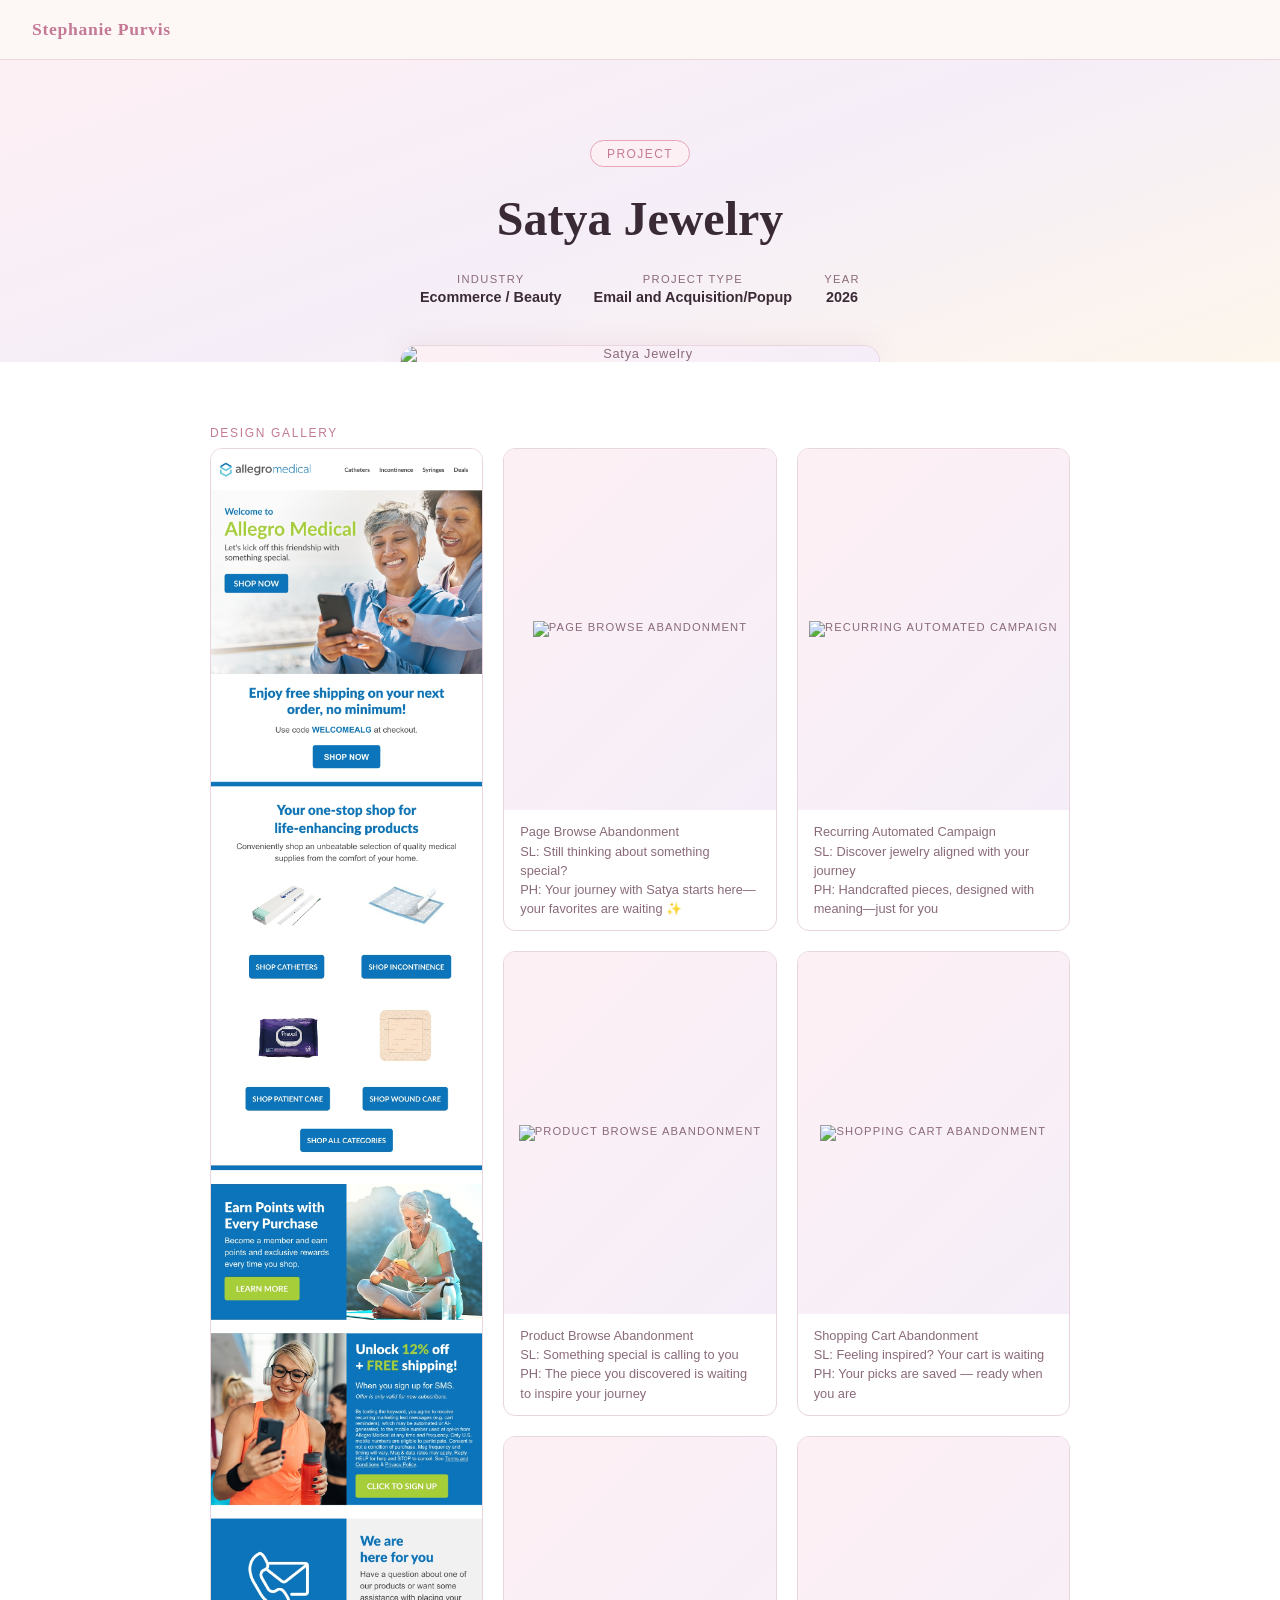
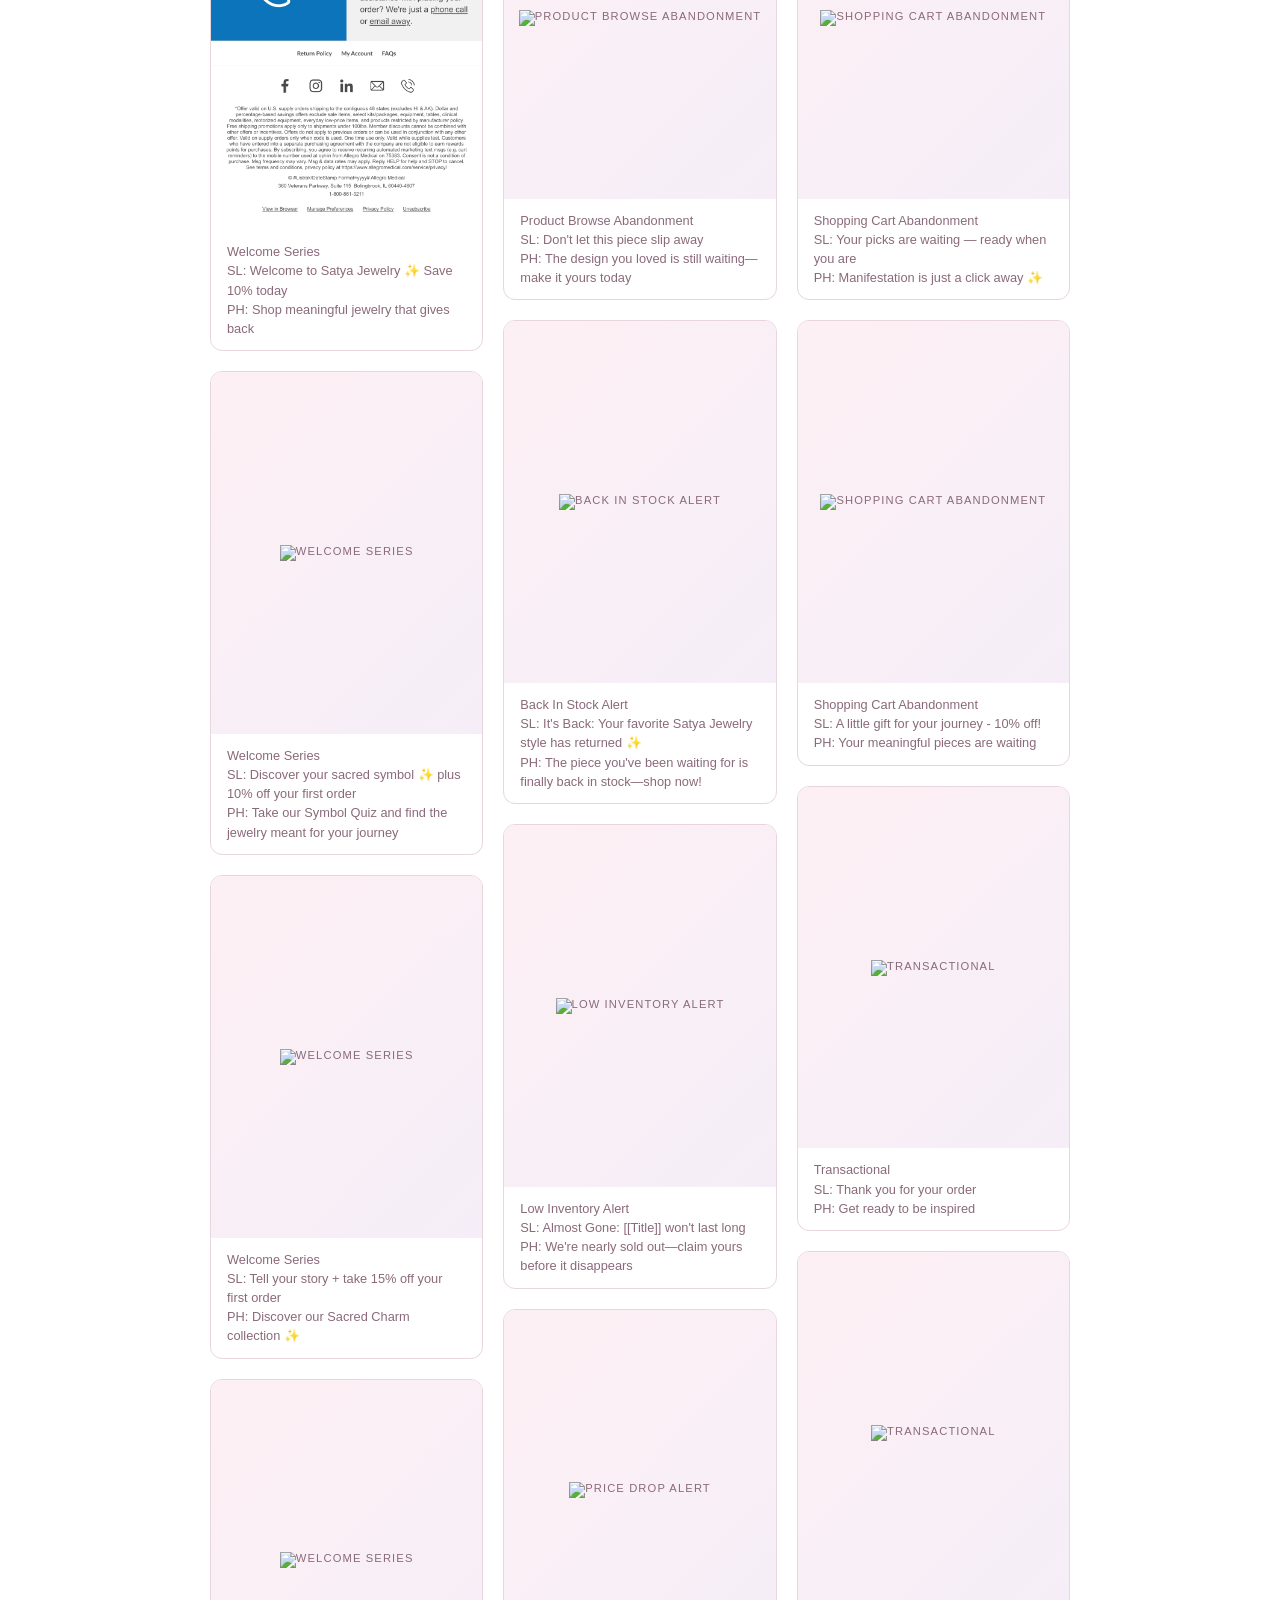
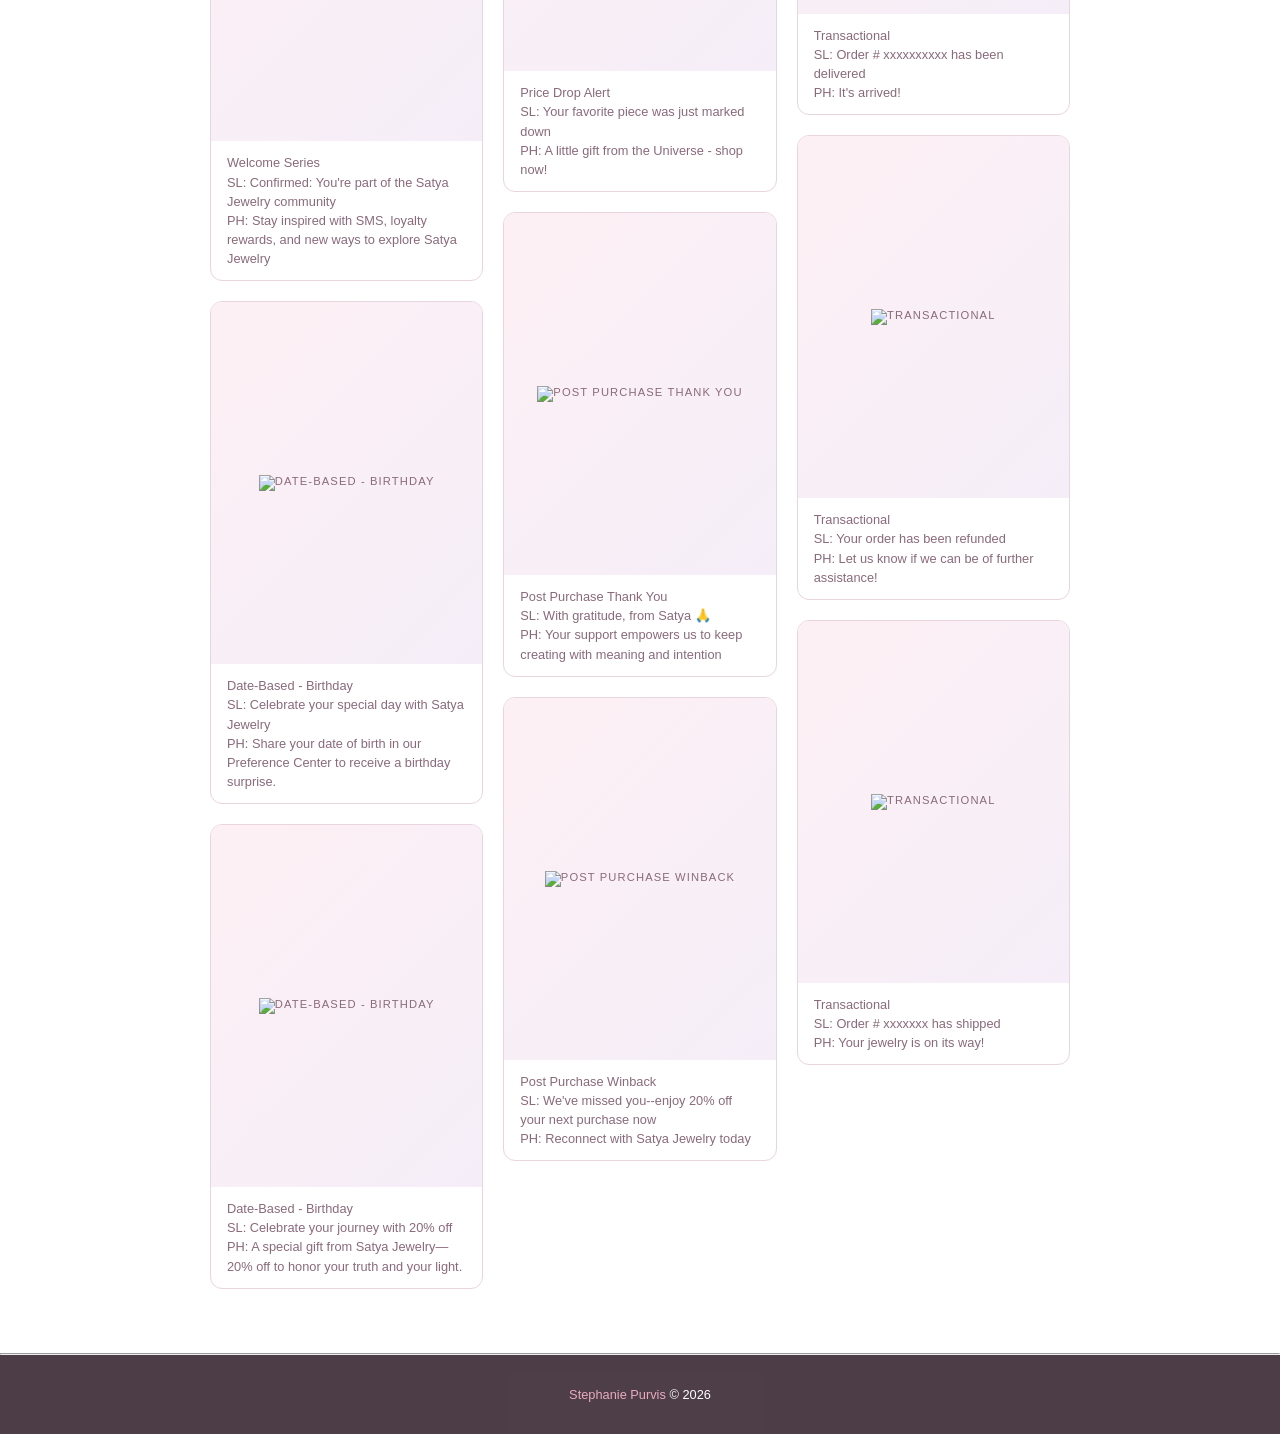
==== projects/allegro/index.html @ a11944e3 "initial edited code and structure" ====
<!DOCTYPE html>
<html lang="en">

<head>

    <meta charset="UTF-8">
    <meta name="viewport" content="width=device-width, initial-scale=1.0">

    <title>Portfolio - Client: Satya Jewelry - Stephanie Purvis</title>

    <link rel="stylesheet" href="../../css/main.css">

</head>

<body>

<nav>
    <div class="nav-logo"><a href="../../index.html">Stephanie Purvis</a></div>
    <div class="nav-links"></div>
</nav>

<!-- HERO -->
<div class="hero hero-project">
  <div class="hero-badge">Project</div>
  <h1>Satya Jewelry</h1>
  <!-- <p class="hero-tagline">A suite of email lifecycle campaigns designed by myself and 1 other team member. </p> -->
  <div class="hero-meta">
    <!-- <div class="hero-meta-item"><div class="label">Client</div><div class="value">Satya Jewelry</div></div> -->
    <div class="hero-meta-item"><div class="label">Industry</div><div class="value">Ecommerce / Beauty</div></div>
    <div class="hero-meta-item"><div class="label">Project Type</div><div class="value">Email and Acquisition/Popup</div></div>
    <div class="hero-meta-item"><div class="label">Year</div><div class="value">2026</div></div>
  </div>
  <div class="hero-img-wrap">
    <div class="hero-img">
      <img src="images/satya-hero.jpg" alt="Satya Jewelry">
    </div>
  </div>
</div>

<!-- METRICS -->
<!-- <section id="metrics">
  <div class="inner">
    <div class="section-label">Results at a Glance</div>
    <h2 class="section-title">The Numbers</h2>
    <div class="metrics-grid">
      <div class="metric-card">
        <div class="metric-value">42%</div>
        <div class="metric-label">Open Rate</div>
        <div class="metric-delta">↑ 18% above benchmark</div>
      </div>
      <div class="metric-card">
        <div class="metric-value">8.3%</div>
        <div class="metric-label">Click-Through Rate</div>
        <div class="metric-delta">↑ 3x industry average</div>
      </div>
      <div class="metric-card">
        <div class="metric-value">$24K</div>
        <div class="metric-label">Revenue Generated</div>
        <div class="metric-delta">↑ 210% ROI</div>
      </div>
    </div>
  </div>
</section> -->

<!-- <hr class="divider"> -->

<!-- CHALLENGE -->
<!-- <section id="challenge">
  <div class="inner">
    <div class="two-col">
      <div>
        <div class="accent-bar"></div>
        <div class="section-label">The Challenge</div>
        <h2 class="section-title">What We Set Out to Solve</h2>
      </div>
      <div class="body-text">
        <p>Describe the problem or opportunity here. What was the client struggling with? What goals did they need to achieve? What constraints did you work within?</p>
        <p>This is a great place to set the stage — talk about their audience, their existing email program (if any), and what success needed to look like for them.</p>
      </div>
    </div>
  </div>
</section> -->

<!-- <hr class="divider"> -->

<!-- APPROACH -->
<!-- <section id="approach">
  <div class="inner">
    <div class="two-col">
      <div>
        <div class="accent-bar"></div>
        <div class="section-label">The Approach</div>
        <h2 class="section-title">Strategy & Design Process</h2>
      </div>
      <div class="body-text">
        <p>Walk through your design thinking here. How did you approach the brief? What decisions did you make around layout, copy, color, and structure — and why?</p>
        <p>Mention any tools you used (Figma, Klaviyo, etc.), how many variations you tested, and how you iterated based on feedback or data.</p>
      </div>
    </div>
  </div>
</section>

<hr class="divider"> -->

<!-- GALLERY -->
<section id="gallery">
  <div class="inner">
    <div class="section-label">Design Gallery</div>
    <!-- <h2 class="section-title">The Emails</h2>
    <p class="gallery-intro">A full look at the email designs created for this project. Replace the placeholders below with your actual design images.</p> -->
    <div class="gallery-grid" id="gallery-grid"></div>
  </div>
</section>

<hr class="divider">

<!-- RESULTS -->
<!-- <section id="results">
  <div class="results-inner">
    <div class="section-label">Outcomes</div>
    <h2 class="section-title">Results & Takeaways</h2>
    <div class="results-list">
      <div class="result-item"><div class="result-dot"></div><div class="result-text"><strong>Higher engagement across the board.</strong> Replace this with a specific result from the campaign — open rates, clicks, conversions, or revenue.</div></div>
      <div class="result-item"><div class="result-dot"></div><div class="result-text"><strong>Improved brand consistency.</strong> Describe how the design work elevated the client's visual identity or helped them show up more cohesively in the inbox.</div></div>
      <div class="result-item"><div class="result-dot"></div><div class="result-text"><strong>A scalable email system.</strong> Talk about any templates, frameworks, or repeatable systems you built that the client can continue to use.</div></div>
      <div class="result-item"><div class="result-dot"></div><div class="result-text"><strong>Key learning.</strong> Share a takeaway or insight from this project — something you'd apply again or something that surprised you.</div></div>
    </div>
  </div>
</section> -->

<!-- NEXT PROJECT NAV -->
<!-- <section id="nav-footer">
  <div class="nav-footer-inner">
    <a href="index.html" class="btn btn-outline">&#8592; Back to Portfolio</a>
    <div class="next-project">
      <div class="lbl">Next Project</div>
      <div class="title">Project Name Here &rarr;</div>
    </div>
  </div>
</section> -->

<!-- LIGHTBOX -->
<div class="lightbox" id="lightbox">
  <div class="lightbox-inner">
    <button class="lightbox-close" onclick="closeLightbox()">✕</button>
    <button class="lightbox-prev" onclick="shiftLightbox(-1)">&#8592;</button>
    <button class="lightbox-next" onclick="shiftLightbox(1)">&#8594;</button>
    <!-- <div class="lightbox-img-wrap" id="lb-wrap" onclick="toggleZoom()"> -->
    <div class="lightbox-img-wrap" id="lb-wrap">
      <img class="lightbox-img" id="lb-img" src="" alt="">
    </div>
    <div class="lightbox-caption" id="lb-caption"></div>
    <!-- <div class="zoom-hint" id="lb-hint">Click image to zoom in</div> -->
  </div>
</div>

<footer>
  <p><span>Stephanie Purvis</span> &copy; 2026</p>
</footer>

<script>
const slots=[
  {title:"Welcome Series", image:"images/welcome1.jpg", sl:"Welcome to Satya Jewelry ✨ Save 10% today", ph:"Shop meaningful jewelry that gives back"},
  {title:"Welcome Series", image:"images/welcome2.jpg", sl:"Discover your sacred symbol ✨ plus 10% off your first order", ph:"Take our Symbol Quiz and find the jewelry meant for your journey"},
  {title:"Welcome Series", image:"images/welcome3.jpg", sl:"Tell your story + take 15% off your first order", ph:"Discover our Sacred Charm collection ✨"},
  {title:"Welcome Series", image:"images/welcome-existing.jpg", sl:"Confirmed: You're part of the Satya Jewelry community", ph:"Stay inspired with SMS, loyalty rewards, and new ways to explore Satya Jewelry"},
  {title:"Date-Based - Birthday", image:"images/date1.jpg", sl:"Celebrate your special day with Satya Jewelry", ph:"Share your date of birth in our Preference Center to receive a birthday surprise."},
  {title:"Date-Based - Birthday", image:"images/date2.jpg", sl:"Celebrate your journey with 20% off", ph:"A special gift from Satya Jewelry—20% off to honor your truth and your light."},
  {title:"Page Browse Abandonment", image:"images/ba-page.jpg", sl:"Still thinking about something special?", ph:"Your journey with Satya starts here—your favorites are waiting ✨"},
  {title:"Product Browse Abandonment", image:"images/ba-prod1.jpg", sl:"Something special is calling to you", ph:"The piece you discovered is waiting to inspire your journey"},
  {title:"Product Browse Abandonment", image:"images/ba-prod2.jpg", sl:"Don't let this piece slip away", ph:"The design you loved is still waiting—make it yours today"},
  {title:"Back In Stock Alert", image:"images/bis.jpg", sl:" It's Back: Your favorite Satya Jewelry style has returned ✨", ph:"The piece you've been waiting for is finally back in stock—shop now!"},
  {title:"Low Inventory Alert", image:"images/li-alert.jpg", sl:"Almost Gone: [[Title]] won't last long", ph:"We're nearly sold out—claim yours before it disappears"},
  {title:"Price Drop Alert", image:"images/pd-alert.jpg", sl:"Your favorite piece was just marked down", ph:"A little gift from the Universe - shop now!"},
  {title:"Post Purchase Thank You", image:"images/pps-thank-you.jpg", sl:"With gratitude, from Satya 🙏", ph:" Your support empowers us to keep creating with meaning and intention"},
  {title:"Post Purchase Winback", image:"images/pps-winback.jpg", sl:"We've missed you--enjoy 20% off your next purchase now", ph:"Reconnect with Satya Jewelry today"},
  {title:"Recurring Automated Campaign", image:"images/rac.jpg", sl:"Discover jewelry aligned with your journey", ph:"Handcrafted pieces, designed with meaning—just for you"},
  {title:"Shopping Cart Abandonment", image:"images/sca1.jpg", sl:"Feeling inspired? Your cart is waiting", ph:"Your picks are saved — ready when you are"},
  {title:"Shopping Cart Abandonment", image:"images/sca2.jpg", sl:"Your picks are waiting — ready when you are", ph:"Manifestation is just a click away ✨"},
  {title:"Shopping Cart Abandonment", image:"images/sca3.jpg", sl:"A little gift for your journey - 10% off!", ph:"Your meaningful pieces are waiting"},
  {title:"Transactional", image:"images/tran-order-confirmed.jpg", sl:"Thank you for your order", ph:"Get ready to be inspired"},
  {title:"Transactional", image:"images/tran-order-delivered.jpg", sl:"Order # xxxxxxxxxx has been delivered", ph:"It's arrived!"},
  {title:"Transactional", image:"images/tran-order-refunded.jpg", sl:"Your order has been refunded", ph:"Let us know if we can be of further assistance!"},
  {title:"Transactional", image:"images/tran-shipping-confirm.jpg", sl:"Order # xxxxxxx has shipped", ph:"Your jewelry is on its way!"}
];

const images=[]; // populated as cards are built
const grid=document.getElementById('gallery-grid');
slots.forEach((lbl,i)=>{
  const card=document.createElement('div');
  card.className='g-card';
  card.innerHTML=`
    <div class="g-placeholder">
    
      <div class="lbl"><img src="${lbl.image}" alt="${lbl.title}"></div>
    </div>
    <div class="g-overlay">
      <div class="g-overlay-title">${lbl.title}</div>
    </div>
    <div class="g-caption">
        ${lbl.title}<br>
        SL: ${lbl.sl}<br>
        PH: ${lbl.ph}
    </div>`;
  card.addEventListener('click',()=>openLightbox(i));
  images.push({src:lbl.image,caption:lbl.title});
  grid.appendChild(card);
});


let current=0;

function openLightbox(i){
  current=i;
  updateLightbox();
  document.getElementById('lightbox').classList.add('active');
  document.body.style.overflow='hidden';
}

function closeLightbox(){
  document.getElementById('lightbox').classList.remove('active');
  document.body.style.overflow='';
  resetZoom();
}

function shiftLightbox(dir){
  current=(current+dir+images.length)%images.length;
  updateLightbox();
  resetZoom();
}

function updateLightbox(){
  const img=document.getElementById('lb-img');
  const cap=document.getElementById('lb-caption');
  const d=images[current];
  img.src=d.src||'';
  img.style.display=d.src?'block':'none';
  cap.textContent=`${String(current+1).padStart(2,'0')} / ${String(images.length).padStart(2,'0')} — ${d.caption}`;
}

function toggleZoom(){
  const wrap=document.getElementById('lb-wrap');
  const img=document.getElementById('lb-img');
  const hint=document.getElementById('lb-hint');
  const zoomed=img.classList.toggle('zoomed');
  wrap.classList.toggle('zoomed',zoomed);
  hint.textContent=zoomed?'Click image to zoom out':'Click image to zoom in';
}

function resetZoom(){
  const img=document.getElementById('lb-img');
  const wrap=document.getElementById('lb-wrap');
  img.classList.remove('zoomed');
  wrap.classList.remove('zoomed');
  document.getElementById('lb-hint').textContent='Click image to zoom in';
}

// Close on backdrop click
document.getElementById('lightbox').addEventListener('click',function(e){
  if(e.target===this) closeLightbox();
});

// Keyboard navigation
document.addEventListener('keydown',function(e){
  if(!document.getElementById('lightbox').classList.contains('active')) return;
  if(e.key==='ArrowRight') shiftLightbox(1);
  if(e.key==='ArrowLeft') shiftLightbox(-1);
  if(e.key==='Escape') closeLightbox();
});

</script>
</body>
</html>
---- css/main.css ----
*{margin:0;padding:0;box-sizing:border-box}
  :root{
    --rose:#e8a4b8;--rose-light:#fdf0f4;--rose-dark:#c47a96;
    --mauve:#b088a8;--mauve-light:#f5eef8;
    --gold:#c9a96e;--gold-light:#fdf6ec;
    --cream:#fdf8f5;--text:#3a2a35;--text-muted:#8a6a7a;
    --border:#e8d5de;--white:#fff;
  }
  body{font-family:'Georgia',serif;background:var(--cream);color:var(--text);scroll-behavior:smooth}
  a{text-decoration:none;color:inherit}

  /* NAV */
  nav{position:sticky;top:0;z-index:100;background:rgba(253,248,245,0.95);backdrop-filter:blur(8px);border-bottom:1px solid var(--border);padding:0 2rem;display:flex;align-items:center;justify-content:space-between;height:60px}
  .nav-logo{font-size:1.1rem;font-weight:700;color:var(--rose-dark);letter-spacing:.04em}
  .nav-links{display:flex;gap:2rem}
  .nav-links a{font-family:'Arial',sans-serif;font-size:.85rem;color:var(--text-muted);letter-spacing:.08em;text-transform:uppercase;transition:color .2s}
  .nav-links a:hover{color:var(--rose-dark)}

  /* HERO */
  .hero{text-align:center;padding:5rem 2rem 4rem;background:linear-gradient(160deg,var(--rose-light) 0%,var(--mauve-light) 50%,var(--gold-light) 100%)}
  .hero-badge{display:inline-block;background:var(--rose-light);border:1px solid var(--rose);color:var(--rose-dark);font-family:'Arial',sans-serif;font-size:.75rem;letter-spacing:.12em;text-transform:uppercase;padding:.35rem 1rem;border-radius:2rem;margin-bottom:1.5rem}
  .hero h1{font-size:3rem;font-weight:700;color:var(--text);line-height:1.15;margin-bottom:.75rem}
  .hero h1 span{color:var(--rose-dark)}
  .hero p{font-size:1.1rem;color:var(--text-muted);max-width:480px;margin:0 auto 2rem;line-height:1.7;font-family:'Arial',sans-serif}
  .hero-btns{display:flex;gap:1rem;justify-content:center;flex-wrap:wrap}
  .btn{font-family:'Arial',sans-serif;font-size:.85rem;font-weight:600;letter-spacing:.06em;padding:.7rem 1.6rem;border-radius:2rem;cursor:pointer;transition:all .2s;border:none;display:inline-flex;align-items:center;gap:.5rem}
  .btn-primary{background:var(--rose-dark);color:#fff}
  .btn-primary:hover{background:var(--mauve);transform:translateY(-1px)}
  .btn-outline{background:transparent;color:var(--rose-dark);border:1.5px solid var(--rose-dark)}
  .btn-outline:hover{background:var(--rose-light);transform:translateY(-1px)}
  .hero-decoration{margin-top:3rem;display:flex;justify-content:center;gap:.5rem}
  .hero-tagline{font-family:'Arial',sans-serif;font-size:1rem;color:var(--text-muted);max-width:520px;margin:0 auto 2rem;line-height:1.7}
  .hero-meta{display:flex;justify-content:center;gap:2rem;flex-wrap:wrap;margin-bottom:2.5rem; padding-top: 15px;}
  .hero-meta-item{text-align:center}
  .hero-meta-item .label{font-family:'Arial',sans-serif;font-size:.7rem;letter-spacing:.12em;text-transform:uppercase;color:var(--text-muted);margin-bottom:.2rem}
  .hero-meta-item .value{font-family:'Arial',sans-serif;font-size:.9rem;font-weight:600;color:var(--text)}
  .hero-img-wrap{max-width:480px;margin:0 auto;border-radius:16px 16px 0 0;overflow:hidden;border:1px solid var(--border);border-bottom:none;box-shadow:0 -4px 24px rgba(180,120,150,.12)}
  .hero-img-wrap img{width:100%;display:block}
  .hero-img{max-width:500px;height:auto;background:linear-gradient(135deg,var(--rose-light),var(--mauve-light));display:flex;flex-direction:column;align-items:center;justify-content:center;gap:.75rem}
  .hero-img{font-family:'Arial',sans-serif;font-size:.8rem;color:var(--text-muted);letter-spacing:.06em}
  .hero-project{margin-bottom: 0; padding-bottom: 0;}


  /* SECTION */
  section{padding:4rem 2rem}
  .section-label{font-family:'Arial',sans-serif;font-size:.75rem;letter-spacing:.14em;text-transform:uppercase;color:var(--rose-dark);margin-bottom:.5rem}
  .section-title{font-size:2rem;font-weight:700;color:var(--text);margin-bottom:.5rem}
  .section-sub{font-family:'Arial',sans-serif;font-size:.95rem;color:var(--text-muted);margin-bottom:2.5rem;line-height:1.6}
  .section-header{text-align:center}
  .inner{max-width:860px;margin:0 auto}

  /* PORTFOLIO GRID */
#portfolio{background:#fff}
  .portfolio-grid{columns:3;column-gap:1.25rem;max-width:1100px;margin:0 auto}
  .card{background:var(--white);border:1px solid var(--border);border-radius:12px;overflow:hidden;cursor:pointer;transition:transform .2s,box-shadow .2s;position:relative;break-inside:avoid;margin-bottom:1.25rem}
  .card:hover{transform:translateY(-4px);box-shadow:0 12px 32px rgba(180,120,150,.13)}
  .card-img{width:100%;object-fit:cover;display:block;position:relative;overflow:hidden}
  .card-overlay{position:absolute;inset:0;background:rgba(196,122,150,.88);display:flex;flex-direction:column;align-items:center;justify-content:center;opacity:0;transition:opacity .2s;padding:1.5rem;text-align:center}
  .card:hover .card-overlay{opacity:1}
  .overlay-label{font-family:'Arial',sans-serif;font-size:.7rem;letter-spacing:.12em;text-transform:uppercase;color:rgba(255,255,255,.8);margin-bottom:.4rem}
  .overlay-title{font-size:1.1rem;font-weight:700;color:#fff;margin-bottom:.75rem}
  .overlay-btn{font-family:'Arial',sans-serif;font-size:.75rem;font-weight:600;letter-spacing:.06em;padding:.4rem 1.1rem;background:#fff;color:var(--rose-dark);border-radius:2rem}
  .card-info{padding:.9rem 1rem}
  .card-tag{font-family:'Arial',sans-serif;font-size:.68rem;letter-spacing:.1em;text-transform:uppercase;color:var(--rose-dark);margin-bottom:.2rem}
  .card-title{font-size:.95rem;font-weight:600;color:var(--text)}

  .img-grid{max-width:1100px;margin:0 auto; columns: 3;}
  .img-grid img{
    width: 100%;
    height: auto;
  }

  /* MOCK EMAIL DESIGNS */
  .mock{width:100%;height:100%;display:flex;flex-direction:column}
  .mock-header{padding:.6rem .8rem;display:flex;align-items:center;gap:.4rem}
  .mock-logo{width:18px;height:18px;border-radius:3px}
  .mock-brand{font-family:'Arial',sans-serif;font-size:.65rem;font-weight:700;letter-spacing:.06em}
  .mock-hero-img{flex:1;display:flex;align-items:center;justify-content:center;font-size:1.4rem;letter-spacing:.02em;padding:1rem;font-style:italic;font-family:Georgia,serif}
  .mock-body{padding:.6rem .8rem;display:flex;flex-direction:column;gap:.3rem}
  .mock-h{height:6px;border-radius:3px;width:80%}
  .mock-p{height:4px;border-radius:2px}
  .mock-btn-row{margin-top:.3rem}
  .mock-btn{height:14px;border-radius:7px;width:50%}
  .mock-footer{height:20px;margin-top:auto}

  /* ABOUT */
  #about{background:var(--rose-light)}
  .about-inner{max-width:800px;margin:0 auto;display:grid;grid-template-columns:200px 1fr;gap:3rem;align-items:center}
  .about-avatar{width:160px;height:160px;border-radius:50%;background:url('../images/pfp.jpg'); background-size: contain; display:flex;align-items:center;justify-content:center;font-size:3.5rem;margin:0 auto;border:4px solid #fff;box-shadow:0 4px 20px rgba(180,120,150,.2)}
  .about-text .section-label{text-align:left}
  .about-text .section-title{text-align:left;font-size:1.6rem}
  .about-bio{font-family:'Arial',sans-serif;font-size:.95rem;color:var(--text-muted);line-height:1.8;margin-bottom:1.25rem}
  .skills{display:flex;flex-wrap:wrap;gap:.5rem}
  .skill-tag{font-family:'Arial',sans-serif;font-size:.75rem;letter-spacing:.06em;padding:.3rem .85rem;background:#fff;border:1px solid var(--rose);color:var(--rose-dark);border-radius:2rem}

  /* CONTACT */
  #contact{background:#fff}
  .contact-inner{max-width:560px;margin:0 auto}
  .contact-inner .section-header{margin-bottom:2rem}
  .form-group{margin-bottom:1.1rem}
  .form-group label{display:block;font-family:'Arial',sans-serif;font-size:.78rem;letter-spacing:.08em;text-transform:uppercase;color:var(--text-muted);margin-bottom:.4rem}
  .form-group input,.form-group textarea{width:100%;padding:.7rem 1rem;border:1.5px solid var(--border);border-radius:8px;font-family:'Arial',sans-serif;font-size:.9rem;color:var(--text);background:var(--cream);transition:border .2s;outline:none;resize:vertical}
  .form-group input:focus,.form-group textarea:focus{border-color:var(--rose-dark)}
  .form-group textarea{height:120px}
  .form-submit{width:100%;margin-top:.5rem}
  .success-msg{display:none;text-align:center;padding:1rem;background:var(--rose-light);border:1px solid var(--rose);border-radius:8px;font-family:'Arial',sans-serif;font-size:.9rem;color:var(--rose-dark);margin-top:1rem}

  /* RESUME */
  #resume{background:var(--mauve-light);text-align:center}
  .resume-card{max-width:480px;margin:0 auto;background:#fff;border:1px solid var(--border);border-radius:16px;padding:2.5rem 2rem;text-align:center}
  .resume-icon{font-size:2.5rem;margin-bottom:1rem}
  .resume-card h3{font-size:1.3rem;font-weight:700;color:var(--text);margin-bottom:.5rem}
  .resume-card p{font-family:'Arial',sans-serif;font-size:.9rem;color:var(--text-muted);margin-bottom:1.5rem;line-height:1.6}

  /* METRICS */
#metrics{background:#fff}
.metrics-grid{display:grid;grid-template-columns:repeat(3,1fr);gap:1rem;margin-top:1.5rem}
.metric-card{background:var(--rose-light);border:1px solid var(--border);border-radius:12px;padding:1.5rem 1.25rem;text-align:center}
.metric-value{font-size:2rem;font-weight:700;color:var(--rose-dark);margin-bottom:.25rem}
.metric-label{font-family:'Arial',sans-serif;font-size:.78rem;letter-spacing:.08em;text-transform:uppercase;color:var(--text-muted)}
.metric-delta{font-family:'Arial',sans-serif;font-size:.8rem;color:var(--rose-dark);margin-top:.35rem;font-weight:600}

/* CHALLENGE / APPROACH */
#challenge{background:var(--cream)}
#approach{background:var(--mauve-light)}
.two-col{display:grid;grid-template-columns:1fr 1fr;gap:3rem;align-items:start}
.accent-bar{width:40px;height:3px;background:var(--rose-dark);border-radius:2px;margin-bottom:1.25rem}

/* GALLERY */
#gallery{background:#fff}
.gallery-intro{font-family:'Arial',sans-serif;font-size:.95rem;color:var(--text-muted);margin-bottom:2rem;line-height:1.7}
.gallery-grid{columns:3;column-gap:1.25rem}
.g-card{background:var(--white);border:1px solid var(--border);border-radius:12px;overflow:hidden;cursor:pointer;transition:transform .2s,box-shadow .2s;position:relative;break-inside:avoid;margin-bottom:1.25rem}
.g-card:hover{transform:translateY(-4px);box-shadow:0 12px 32px rgba(180,120,150,.13)}
.g-card img{width:100%;display:block;}
.g-placeholder{width:100%;aspect-ratio:3/4;display:flex;flex-direction:column;align-items:center;justify-content:center;gap:.5rem;background:linear-gradient(135deg,var(--rose-light),var(--mauve-light))}
.g-placeholder .num{font-size:1.5rem;font-weight:700;color:var(--rose-dark);opacity:.4}
.g-placeholder .lbl{font-family:'Arial',sans-serif;font-size:.7rem;letter-spacing:.1em;text-transform:uppercase;color:var(--text-muted)}
.g-overlay{position:absolute;inset:0;background:rgba(196,122,150,.88);display:flex;flex-direction:column;align-items:center;justify-content:center;opacity:0;transition:opacity .2s;padding:1.25rem;text-align:center}
.g-card:hover .g-overlay{opacity:1}
.g-overlay-num{font-family:'Arial',sans-serif;font-size:.7rem;letter-spacing:.12em;text-transform:uppercase;color:rgba(255,255,255,.8);margin-bottom:.3rem}
.g-overlay-title{font-size:1rem;font-weight:700;color:#fff}
.g-caption{padding:.75rem 1rem;font-family:'Arial',sans-serif;font-size:.8rem;color:var(--text-muted); line-height: 1.5;}

/* RESULTS */
#results{background:var(--rose-light)}
.results-inner{max-width:860px;margin:0 auto}
.results-list{margin-top:1.5rem;display:flex;flex-direction:column;gap:.75rem}
.result-item{display:flex;align-items:flex-start;gap:1rem;background:#fff;border:1px solid var(--border);border-radius:10px;padding:1rem 1.25rem}
.result-dot{width:10px;height:10px;border-radius:50%;background:var(--rose-dark);flex-shrink:0;margin-top:.35rem}
.result-text{font-family:'Arial',sans-serif;font-size:.92rem;color:var(--text-muted);line-height:1.7}
.result-text strong{color:var(--text);font-weight:600}

/* NEXT / PREV */
#nav-footer{background:#fff;border-top:1px solid var(--border)}
.nav-footer-inner{max-width:860px;margin:0 auto;display:flex;justify-content:space-between;align-items:center;padding:2rem 0;gap:1rem;flex-wrap:wrap}
.btn{font-family:'Arial',sans-serif;font-size:.85rem;font-weight:600;letter-spacing:.06em;padding:.7rem 1.6rem;border-radius:2rem;cursor:pointer;transition:all .2s;border:none;display:inline-flex;align-items:center;gap:.5rem}
.btn-primary{background:var(--rose-dark);color:#fff}
.btn-primary:hover{background:var(--mauve);transform:translateY(-1px)}
.btn-outline{background:transparent;color:var(--rose-dark);border:1.5px solid var(--rose-dark)}
.btn-outline:hover{background:var(--rose-light);transform:translateY(-1px)}
.next-project{text-align:right}
.next-project .lbl{font-family:'Arial',sans-serif;font-size:.7rem;letter-spacing:.12em;text-transform:uppercase;color:var(--text-muted);margin-bottom:.3rem}
.next-project .title{font-size:1rem;font-weight:600;color:var(--text)}


/* LIGHTBOX */
  .lightbox{display:none;position:fixed;inset:0;z-index:1000;background:rgba(40,20,30,.92);align-items:center;justify-content:center;padding:2rem}
  .lightbox.active{display:flex}
  .lightbox-inner{position:relative;max-width:720px;width:100%;max-height:90vh;display:flex;flex-direction:column;align-items:center}
  /* .lightbox-img-wrap{overflow:auto;max-height:80vh;border-radius:12px;cursor:zoom-in;position:relative}
  .lightbox-img-wrap.zoomed{cursor:zoom-out} */
  .lightbox-img-wrap{overflow:auto;max-height:80vh;border-radius:12px;position:relative}
  .lightbox-img{display:block;width:100%;border-radius:12px;transition:transform .3s;transform-origin:top left}
  .lightbox-img.zoomed{width:200%}
  .lightbox-caption{font-family:'Arial',sans-serif;font-size:.85rem;color:rgba(255,255,255,.7);margin-top:1rem;letter-spacing:.06em;text-align:center}
  .lightbox-close{position:absolute;top:-1rem;right:-1rem;width:36px;height:36px;border-radius:50%;background:var(--rose-dark);color:#fff;border:none;font-size:1.1rem;cursor:pointer;display:flex;align-items:center;justify-content:center;transition:background .2s;z-index:10}
  .lightbox-close:hover{background:var(--mauve)}
  .lightbox-prev,.lightbox-next{position:absolute;top:50%;transform:translateY(-50%);background:rgba(255,255,255,.15);border:1px solid rgba(255,255,255,.2);color:#fff;width:40px;height:40px;border-radius:50%;font-size:1.1rem;cursor:pointer;display:flex;align-items:center;justify-content:center;transition:background .2s}
  .lightbox-prev{left:-3rem}
  .lightbox-next{right:-3rem}
  .lightbox-prev:hover,.lightbox-next:hover{background:rgba(255,255,255,.3)}
  .zoom-hint{font-family:'Arial',sans-serif;font-size:.72rem;color:rgba(255,255,255,.45);margin-top:.4rem;letter-spacing:.06em}


  /* FOOTER */
  footer{background:var(--text);color:#fff;text-align:center;padding:2rem;font-family:'Arial',sans-serif;font-size:.8rem;opacity:.9}
  footer span{color:var(--rose)}

  @media(max-width:700px){
    .portfolio-grid{grid-template-columns:repeat(2,1fr)}
    .about-inner{grid-template-columns:1fr;text-align:center}
    .about-text .section-label,.about-text .section-title{text-align:center}
    .hero h1{font-size:2rem}
    .metrics-grid{grid-template-columns:repeat(2,1fr)}
    .gallery-grid{columns:2;column-gap:1.25rem}
    .two-col{grid-template-columns:1fr}
  }
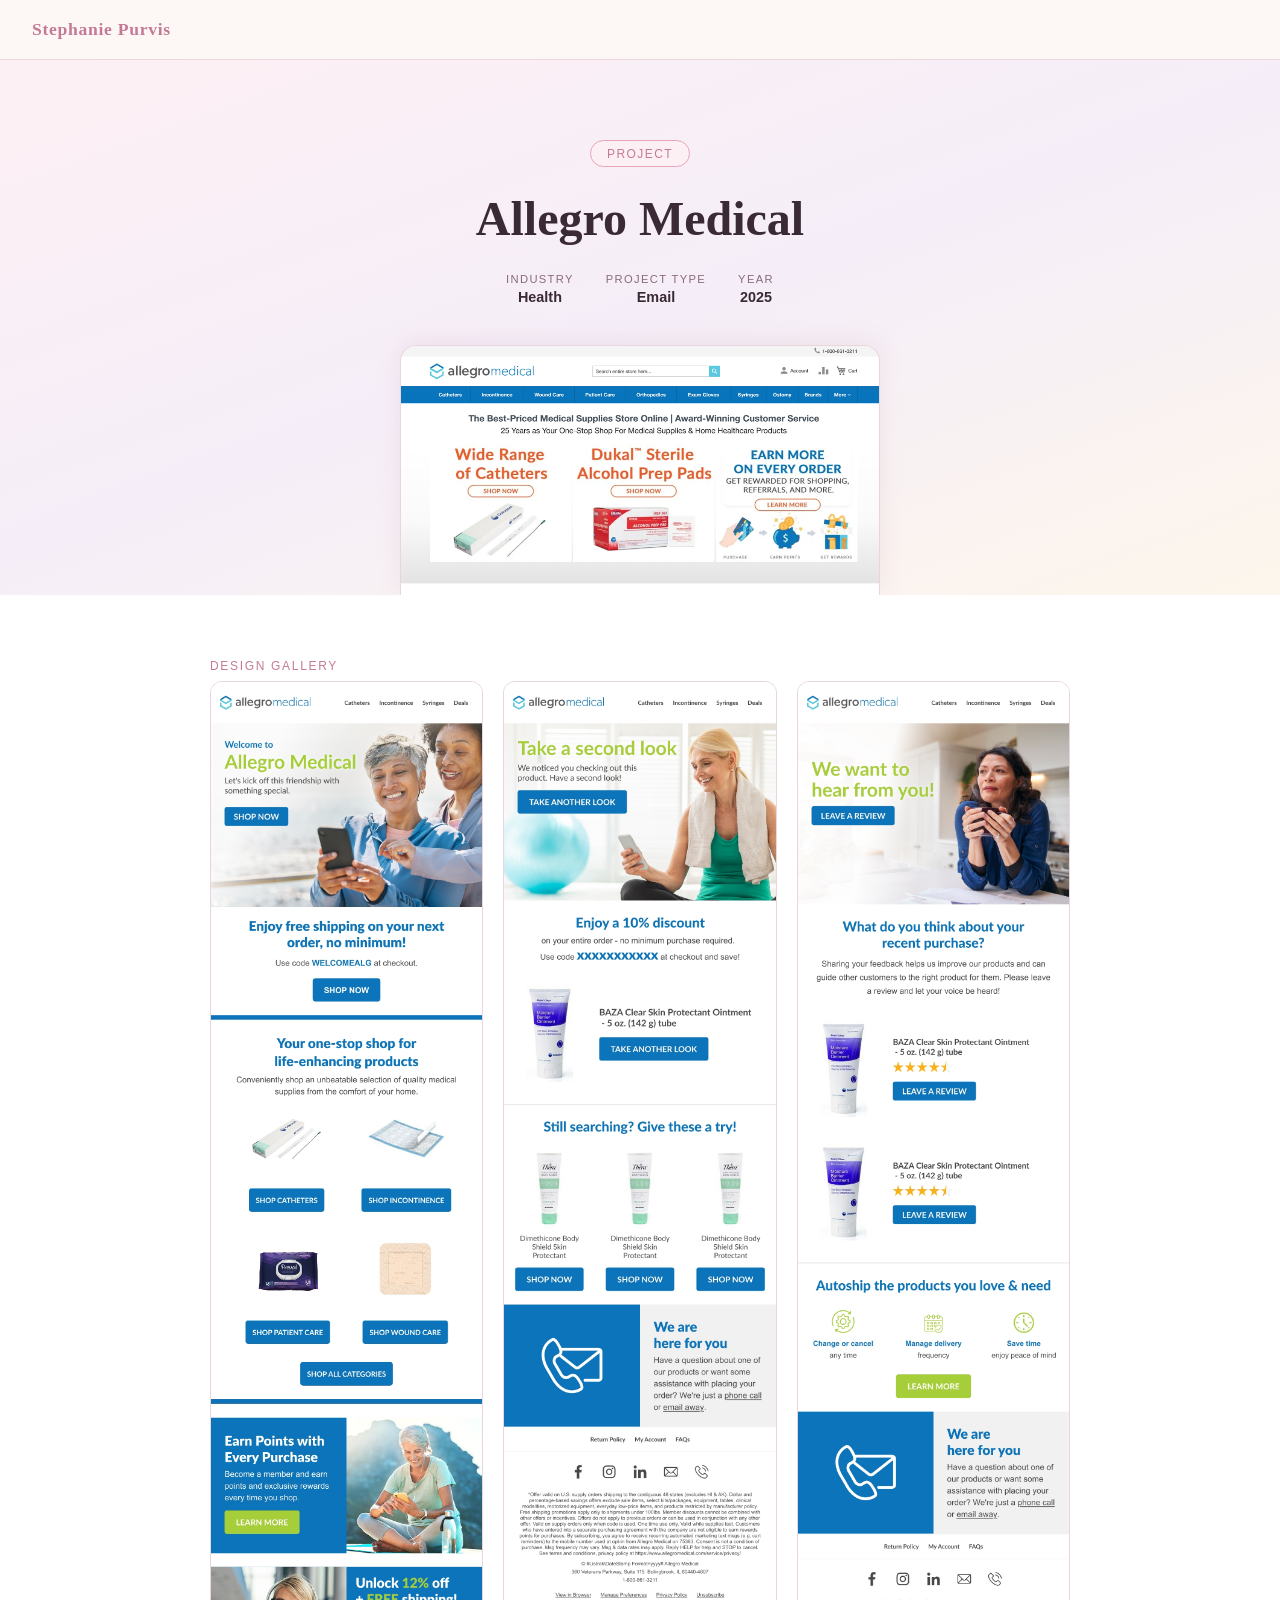
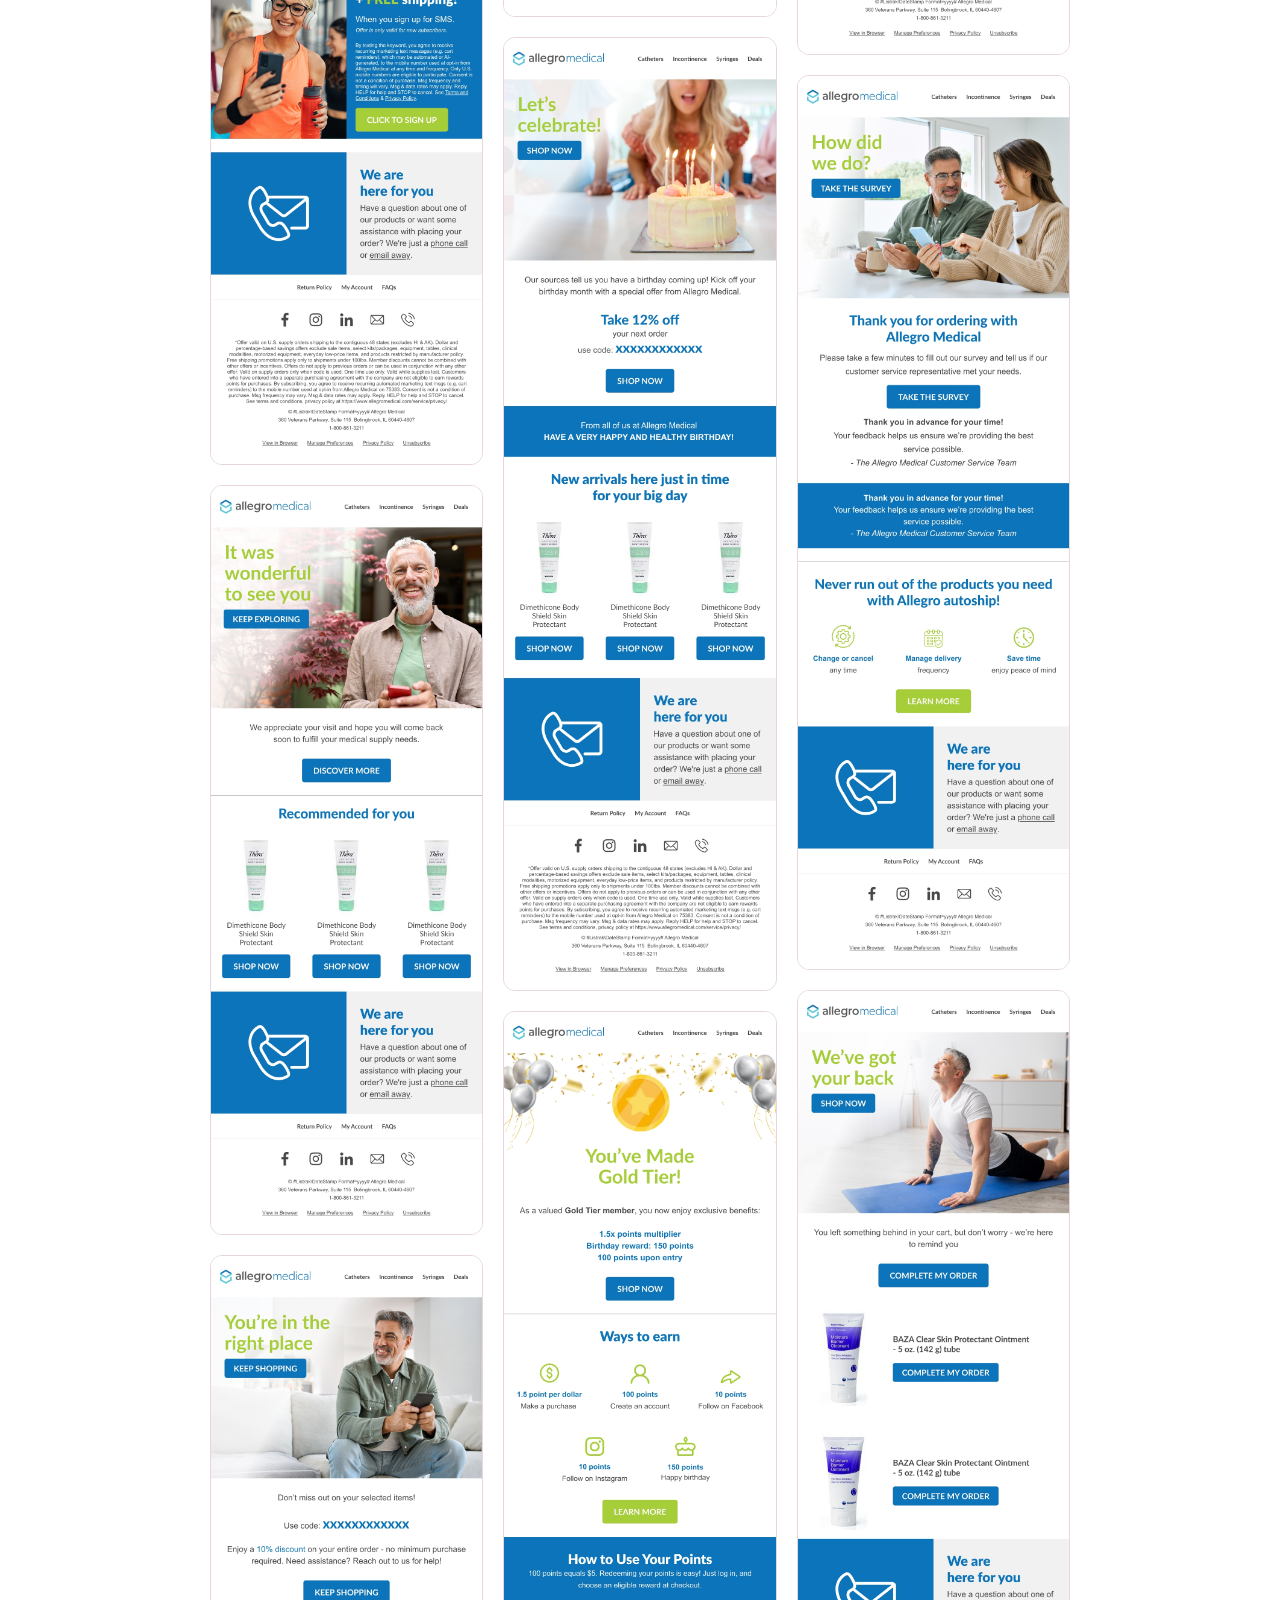
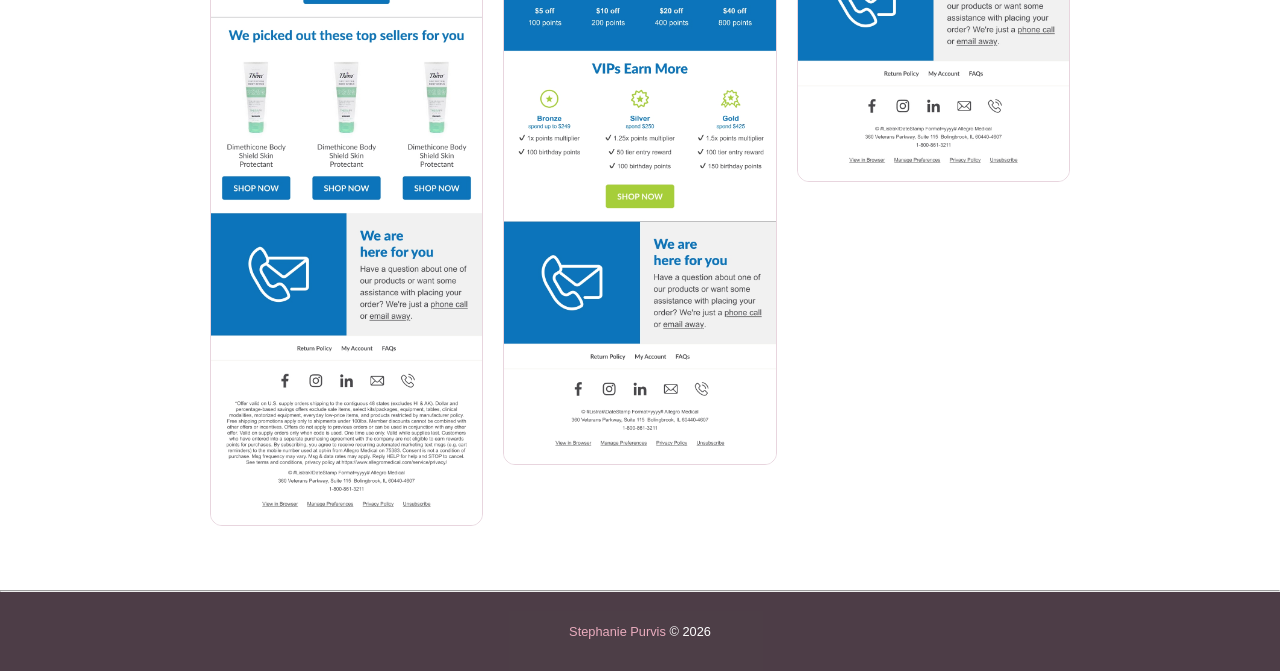
==== commit 55062544: "first full draft" ====
--- a/projects/allegro/index.html
+++ b/projects/allegro/index.html
@@ -6,7 +6,7 @@
     <meta charset="UTF-8">
     <meta name="viewport" content="width=device-width, initial-scale=1.0">
 
-    <title>Portfolio - Client: Satya Jewelry - Stephanie Purvis</title>
+    <title>Portfolio - Client: Allegro Medical - Stephanie Purvis</title>
 
     <link rel="stylesheet" href="../../css/main.css">
 
@@ -22,122 +22,28 @@
 <!-- HERO -->
 <div class="hero hero-project">
   <div class="hero-badge">Project</div>
-  <h1>Satya Jewelry</h1>
-  <!-- <p class="hero-tagline">A suite of email lifecycle campaigns designed by myself and 1 other team member. </p> -->
+  <h1>Allegro Medical</h1>
   <div class="hero-meta">
-    <!-- <div class="hero-meta-item"><div class="label">Client</div><div class="value">Satya Jewelry</div></div> -->
-    <div class="hero-meta-item"><div class="label">Industry</div><div class="value">Ecommerce / Beauty</div></div>
-    <div class="hero-meta-item"><div class="label">Project Type</div><div class="value">Email and Acquisition/Popup</div></div>
-    <div class="hero-meta-item"><div class="label">Year</div><div class="value">2026</div></div>
+    <div class="hero-meta-item"><div class="label">Industry</div><div class="value">Health</div></div>
+    <div class="hero-meta-item"><div class="label">Project Type</div><div class="value">Email</div></div>
+    <div class="hero-meta-item"><div class="label">Year</div><div class="value">2025</div></div>
   </div>
   <div class="hero-img-wrap">
     <div class="hero-img">
-      <img src="images/satya-hero.jpg" alt="Satya Jewelry">
+      <img src="images/allegro-medical-hero.jpg" alt="Allegro Medical">
     </div>
   </div>
 </div>
-
-<!-- METRICS -->
-<!-- <section id="metrics">
-  <div class="inner">
-    <div class="section-label">Results at a Glance</div>
-    <h2 class="section-title">The Numbers</h2>
-    <div class="metrics-grid">
-      <div class="metric-card">
-        <div class="metric-value">42%</div>
-        <div class="metric-label">Open Rate</div>
-        <div class="metric-delta">↑ 18% above benchmark</div>
-      </div>
-      <div class="metric-card">
-        <div class="metric-value">8.3%</div>
-        <div class="metric-label">Click-Through Rate</div>
-        <div class="metric-delta">↑ 3x industry average</div>
-      </div>
-      <div class="metric-card">
-        <div class="metric-value">$24K</div>
-        <div class="metric-label">Revenue Generated</div>
-        <div class="metric-delta">↑ 210% ROI</div>
-      </div>
-    </div>
-  </div>
-</section> -->
-
-<!-- <hr class="divider"> -->
-
-<!-- CHALLENGE -->
-<!-- <section id="challenge">
-  <div class="inner">
-    <div class="two-col">
-      <div>
-        <div class="accent-bar"></div>
-        <div class="section-label">The Challenge</div>
-        <h2 class="section-title">What We Set Out to Solve</h2>
-      </div>
-      <div class="body-text">
-        <p>Describe the problem or opportunity here. What was the client struggling with? What goals did they need to achieve? What constraints did you work within?</p>
-        <p>This is a great place to set the stage — talk about their audience, their existing email program (if any), and what success needed to look like for them.</p>
-      </div>
-    </div>
-  </div>
-</section> -->
-
-<!-- <hr class="divider"> -->
-
-<!-- APPROACH -->
-<!-- <section id="approach">
-  <div class="inner">
-    <div class="two-col">
-      <div>
-        <div class="accent-bar"></div>
-        <div class="section-label">The Approach</div>
-        <h2 class="section-title">Strategy & Design Process</h2>
-      </div>
-      <div class="body-text">
-        <p>Walk through your design thinking here. How did you approach the brief? What decisions did you make around layout, copy, color, and structure — and why?</p>
-        <p>Mention any tools you used (Figma, Klaviyo, etc.), how many variations you tested, and how you iterated based on feedback or data.</p>
-      </div>
-    </div>
-  </div>
-</section>
-
-<hr class="divider"> -->
 
 <!-- GALLERY -->
 <section id="gallery">
   <div class="inner">
     <div class="section-label">Design Gallery</div>
-    <!-- <h2 class="section-title">The Emails</h2>
-    <p class="gallery-intro">A full look at the email designs created for this project. Replace the placeholders below with your actual design images.</p> -->
     <div class="gallery-grid" id="gallery-grid"></div>
   </div>
 </section>
 
 <hr class="divider">
-
-<!-- RESULTS -->
-<!-- <section id="results">
-  <div class="results-inner">
-    <div class="section-label">Outcomes</div>
-    <h2 class="section-title">Results & Takeaways</h2>
-    <div class="results-list">
-      <div class="result-item"><div class="result-dot"></div><div class="result-text"><strong>Higher engagement across the board.</strong> Replace this with a specific result from the campaign — open rates, clicks, conversions, or revenue.</div></div>
-      <div class="result-item"><div class="result-dot"></div><div class="result-text"><strong>Improved brand consistency.</strong> Describe how the design work elevated the client's visual identity or helped them show up more cohesively in the inbox.</div></div>
-      <div class="result-item"><div class="result-dot"></div><div class="result-text"><strong>A scalable email system.</strong> Talk about any templates, frameworks, or repeatable systems you built that the client can continue to use.</div></div>
-      <div class="result-item"><div class="result-dot"></div><div class="result-text"><strong>Key learning.</strong> Share a takeaway or insight from this project — something you'd apply again or something that surprised you.</div></div>
-    </div>
-  </div>
-</section> -->
-
-<!-- NEXT PROJECT NAV -->
-<!-- <section id="nav-footer">
-  <div class="nav-footer-inner">
-    <a href="index.html" class="btn btn-outline">&#8592; Back to Portfolio</a>
-    <div class="next-project">
-      <div class="lbl">Next Project</div>
-      <div class="title">Project Name Here &rarr;</div>
-    </div>
-  </div>
-</section> -->
 
 <!-- LIGHTBOX -->
 <div class="lightbox" id="lightbox">
@@ -145,12 +51,10 @@
     <button class="lightbox-close" onclick="closeLightbox()">✕</button>
     <button class="lightbox-prev" onclick="shiftLightbox(-1)">&#8592;</button>
     <button class="lightbox-next" onclick="shiftLightbox(1)">&#8594;</button>
-    <!-- <div class="lightbox-img-wrap" id="lb-wrap" onclick="toggleZoom()"> -->
     <div class="lightbox-img-wrap" id="lb-wrap">
       <img class="lightbox-img" id="lb-img" src="" alt="">
     </div>
     <div class="lightbox-caption" id="lb-caption"></div>
-    <!-- <div class="zoom-hint" id="lb-hint">Click image to zoom in</div> -->
   </div>
 </div>
 
@@ -160,114 +64,21 @@
 
 <script>
 const slots=[
-  {title:"Welcome Series", image:"images/welcome1.jpg", sl:"Welcome to Satya Jewelry ✨ Save 10% today", ph:"Shop meaningful jewelry that gives back"},
-  {title:"Welcome Series", image:"images/welcome2.jpg", sl:"Discover your sacred symbol ✨ plus 10% off your first order", ph:"Take our Symbol Quiz and find the jewelry meant for your journey"},
-  {title:"Welcome Series", image:"images/welcome3.jpg", sl:"Tell your story + take 15% off your first order", ph:"Discover our Sacred Charm collection ✨"},
-  {title:"Welcome Series", image:"images/welcome-existing.jpg", sl:"Confirmed: You're part of the Satya Jewelry community", ph:"Stay inspired with SMS, loyalty rewards, and new ways to explore Satya Jewelry"},
-  {title:"Date-Based - Birthday", image:"images/date1.jpg", sl:"Celebrate your special day with Satya Jewelry", ph:"Share your date of birth in our Preference Center to receive a birthday surprise."},
-  {title:"Date-Based - Birthday", image:"images/date2.jpg", sl:"Celebrate your journey with 20% off", ph:"A special gift from Satya Jewelry—20% off to honor your truth and your light."},
-  {title:"Page Browse Abandonment", image:"images/ba-page.jpg", sl:"Still thinking about something special?", ph:"Your journey with Satya starts here—your favorites are waiting ✨"},
-  {title:"Product Browse Abandonment", image:"images/ba-prod1.jpg", sl:"Something special is calling to you", ph:"The piece you discovered is waiting to inspire your journey"},
-  {title:"Product Browse Abandonment", image:"images/ba-prod2.jpg", sl:"Don't let this piece slip away", ph:"The design you loved is still waiting—make it yours today"},
-  {title:"Back In Stock Alert", image:"images/bis.jpg", sl:" It's Back: Your favorite Satya Jewelry style has returned ✨", ph:"The piece you've been waiting for is finally back in stock—shop now!"},
-  {title:"Low Inventory Alert", image:"images/li-alert.jpg", sl:"Almost Gone: [[Title]] won't last long", ph:"We're nearly sold out—claim yours before it disappears"},
-  {title:"Price Drop Alert", image:"images/pd-alert.jpg", sl:"Your favorite piece was just marked down", ph:"A little gift from the Universe - shop now!"},
-  {title:"Post Purchase Thank You", image:"images/pps-thank-you.jpg", sl:"With gratitude, from Satya 🙏", ph:" Your support empowers us to keep creating with meaning and intention"},
-  {title:"Post Purchase Winback", image:"images/pps-winback.jpg", sl:"We've missed you--enjoy 20% off your next purchase now", ph:"Reconnect with Satya Jewelry today"},
-  {title:"Recurring Automated Campaign", image:"images/rac.jpg", sl:"Discover jewelry aligned with your journey", ph:"Handcrafted pieces, designed with meaning—just for you"},
-  {title:"Shopping Cart Abandonment", image:"images/sca1.jpg", sl:"Feeling inspired? Your cart is waiting", ph:"Your picks are saved — ready when you are"},
-  {title:"Shopping Cart Abandonment", image:"images/sca2.jpg", sl:"Your picks are waiting — ready when you are", ph:"Manifestation is just a click away ✨"},
-  {title:"Shopping Cart Abandonment", image:"images/sca3.jpg", sl:"A little gift for your journey - 10% off!", ph:"Your meaningful pieces are waiting"},
-  {title:"Transactional", image:"images/tran-order-confirmed.jpg", sl:"Thank you for your order", ph:"Get ready to be inspired"},
-  {title:"Transactional", image:"images/tran-order-delivered.jpg", sl:"Order # xxxxxxxxxx has been delivered", ph:"It's arrived!"},
-  {title:"Transactional", image:"images/tran-order-refunded.jpg", sl:"Your order has been refunded", ph:"Let us know if we can be of further assistance!"},
-  {title:"Transactional", image:"images/tran-shipping-confirm.jpg", sl:"Order # xxxxxxx has shipped", ph:"Your jewelry is on its way!"}
+  {title:"", image:"images/welcome1.jpg", sl:"", ph:""},
+  {title:"", image:"images/ba-page1.jpg", sl:"", ph:""},
+  {title:"", image:"images/ba-page2.jpg", sl:"", ph:""},
+  {title:"", image:"images/ba-product.jpg", sl:"", ph:""},
+  {title:"", image:"images/date.jpg", sl:"", ph:""},
+  {title:"", image:"images/loyalty.jpg", sl:"", ph:""},
+  {title:"", image:"images/pps1.jpg", sl:"", ph:""},
+  {title:"", image:"images/pps2.jpg", sl:"", ph:""},
+  {title:"", image:"images/sca.jpg", sl:"", ph:""}
 ];
 
-const images=[]; // populated as cards are built
-const grid=document.getElementById('gallery-grid');
-slots.forEach((lbl,i)=>{
-  const card=document.createElement('div');
-  card.className='g-card';
-  card.innerHTML=`
-    <div class="g-placeholder">
-    
-      <div class="lbl"><img src="${lbl.image}" alt="${lbl.title}"></div>
-    </div>
-    <div class="g-overlay">
-      <div class="g-overlay-title">${lbl.title}</div>
-    </div>
-    <div class="g-caption">
-        ${lbl.title}<br>
-        SL: ${lbl.sl}<br>
-        PH: ${lbl.ph}
-    </div>`;
-  card.addEventListener('click',()=>openLightbox(i));
-  images.push({src:lbl.image,caption:lbl.title});
-  grid.appendChild(card);
-});
-
-
-let current=0;
-
-function openLightbox(i){
-  current=i;
-  updateLightbox();
-  document.getElementById('lightbox').classList.add('active');
-  document.body.style.overflow='hidden';
-}
-
-function closeLightbox(){
-  document.getElementById('lightbox').classList.remove('active');
-  document.body.style.overflow='';
-  resetZoom();
-}
-
-function shiftLightbox(dir){
-  current=(current+dir+images.length)%images.length;
-  updateLightbox();
-  resetZoom();
-}
-
-function updateLightbox(){
-  const img=document.getElementById('lb-img');
-  const cap=document.getElementById('lb-caption');
-  const d=images[current];
-  img.src=d.src||'';
-  img.style.display=d.src?'block':'none';
-  cap.textContent=`${String(current+1).padStart(2,'0')} / ${String(images.length).padStart(2,'0')} — ${d.caption}`;
-}
-
-function toggleZoom(){
-  const wrap=document.getElementById('lb-wrap');
-  const img=document.getElementById('lb-img');
-  const hint=document.getElementById('lb-hint');
-  const zoomed=img.classList.toggle('zoomed');
-  wrap.classList.toggle('zoomed',zoomed);
-  hint.textContent=zoomed?'Click image to zoom out':'Click image to zoom in';
-}
-
-function resetZoom(){
-  const img=document.getElementById('lb-img');
-  const wrap=document.getElementById('lb-wrap');
-  img.classList.remove('zoomed');
-  wrap.classList.remove('zoomed');
-  document.getElementById('lb-hint').textContent='Click image to zoom in';
-}
-
-// Close on backdrop click
-document.getElementById('lightbox').addEventListener('click',function(e){
-  if(e.target===this) closeLightbox();
-});
-
-// Keyboard navigation
-document.addEventListener('keydown',function(e){
-  if(!document.getElementById('lightbox').classList.contains('active')) return;
-  if(e.key==='ArrowRight') shiftLightbox(1);
-  if(e.key==='ArrowLeft') shiftLightbox(-1);
-  if(e.key==='Escape') closeLightbox();
-});
 
 </script>
+
+<script src="../../js/portfolio-items.js"></script>
+
 </body>
 </html>
